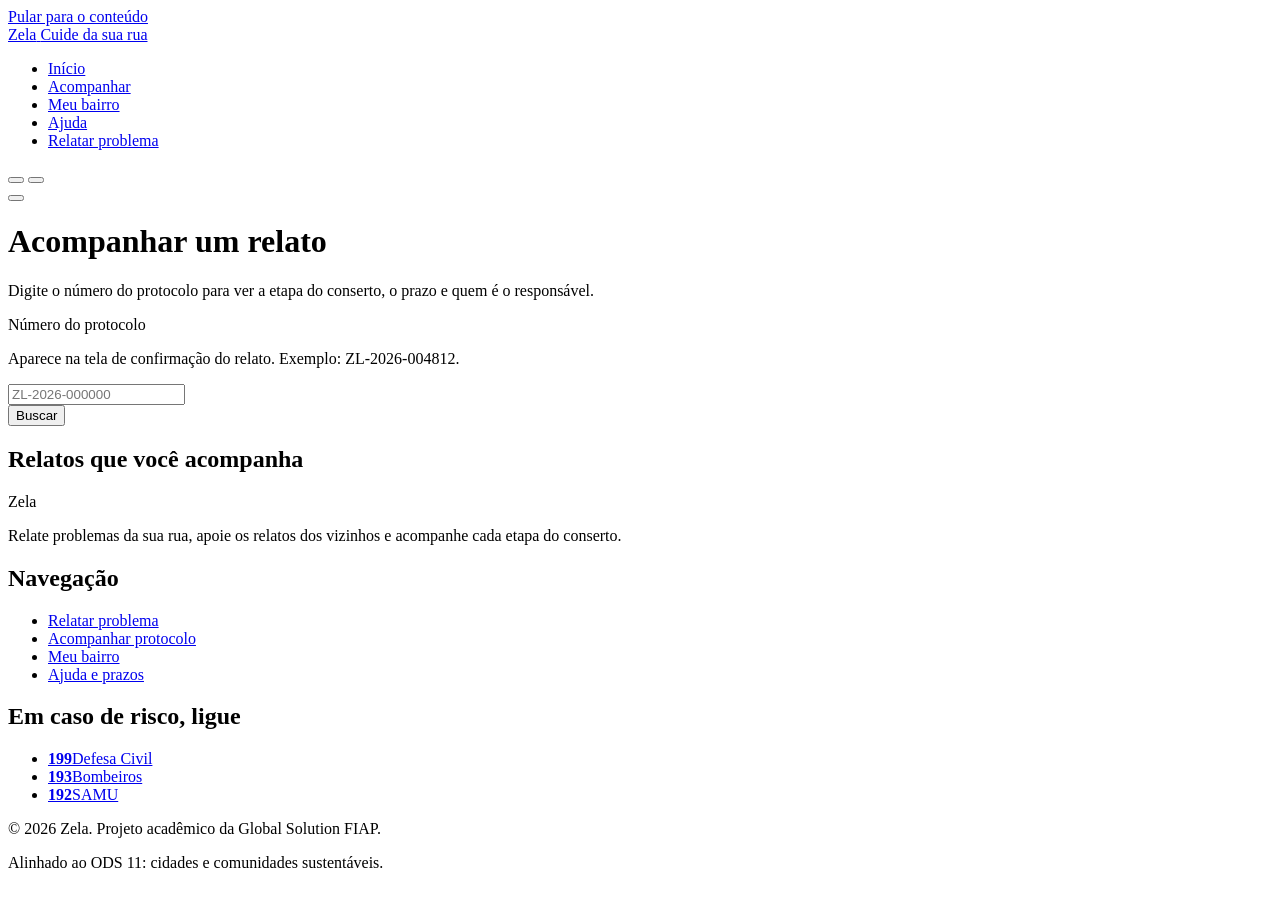
==== acompanhar.html @ 999e7276 "Add files via upload" ====
<!DOCTYPE html>
<html lang="pt-BR">
<head>
  <meta charset="UTF-8">
  <meta name="viewport" content="width=device-width, initial-scale=1">
  <title>Acompanhar um relato · Zela</title>
  <meta name="description" content="Veja em que etapa está o conserto do problema que você relatou.">
  <meta name="theme-color" content="#0b3d91">
  <script>document.documentElement.classList.add("js");</script>
  <link rel="preconnect" href="https://fonts.googleapis.com">
  <link rel="preconnect" href="https://fonts.gstatic.com" crossorigin>
  <link href="https://fonts.googleapis.com/css2?family=Atkinson+Hyperlegible+Next:wght@400;700&family=Overpass:wght@700;800&display=swap" rel="stylesheet">
  <link rel="stylesheet" href="css/style.css">
  <link rel="icon" href="img/favicon.svg" type="image/svg+xml">
</head>
<body>
  <a class="pular" href="#conteudo">Pular para o conteúdo</a>

  <header class="topo">
    <div class="container topo__linha">
      <a class="marca" href="index.html" aria-label="Zela, página inicial">
        <span class="marca__placa" aria-hidden="true">Zela</span>
        <span class="marca__texto" aria-hidden="true">Cuide da sua rua</span>
      </a>
      <nav class="navegacao" aria-label="Principal">
        <ul id="menu-principal" class="menu">
          <li><a href="index.html">Início</a></li>
          <li><a href="acompanhar.html" aria-current="page">Acompanhar <span id="contador-meus" class="contador" hidden></span></a></li>
          <li><a href="bairro.html">Meu bairro</a></li>
          <li><a href="ajuda.html">Ajuda</a></li>
          <li class="menu__cta"><a href="relatar.html"><span data-icone="mais"></span>Relatar problema</a></li>
        </ul>
      </nav>
      <div class="prefs" role="group" aria-label="Preferências de leitura">
        <button type="button" id="pref-texto" class="botao-icone" aria-pressed="false" aria-label="Texto maior" data-dica="Texto maior"><span data-icone="texto"></span></button>
        <button type="button" id="pref-contraste" class="botao-icone" aria-pressed="false" aria-label="Alto contraste" data-dica="Alto contraste"><span data-icone="contraste"></span></button>
      </div>
      <button type="button" id="botao-menu" class="botao-icone botao-menu" aria-expanded="false" aria-controls="menu-principal" aria-label="Abrir menu"><span data-icone="menu"></span></button>
    </div>
  </header>

  <div id="aviso-global" class="aviso-global" role="status" aria-live="polite"></div>

  <main id="conteudo" class="pagina" tabindex="-1">
    <div class="container layout-lateral">
      <div>
        <header class="pagina__cabeca">
          <h1>Acompanhar um relato</h1>
          <p class="lead">Digite o número do protocolo para ver a etapa do conserto, o prazo e quem é o responsável.</p>
        </header>

        <form id="form-busca" class="busca painel painel--compacto" novalidate role="search" aria-label="Buscar protocolo">
          <div class="campo">
            <label for="protocolo">Número do protocolo</label>
            <p class="dica" id="dica-protocolo">Aparece na tela de confirmação do relato. Exemplo: ZL-2026-004812.</p>
            <div class="busca__linha">
              <div class="campo-com-icone">
                <span data-icone="lupa"></span>
                <input type="text" id="protocolo" name="protocolo" autocomplete="off" autocapitalize="characters" spellcheck="false" placeholder="ZL-2026-000000" aria-describedby="dica-protocolo erro-protocolo">
              </div>
              <button type="submit" class="botao botao--principal">Buscar</button>
            </div>
            <p class="erro" id="erro-protocolo" hidden></p>
          </div>
        </form>

        <section id="resultado" aria-label="Resultado da busca" hidden></section>
      </div>

      <aside class="lateral-fixa" aria-labelledby="titulo-meus">
        <div class="painel painel--compacto">
          <h2 class="painel__titulo" id="titulo-meus">Relatos que você acompanha</h2>
          <div id="lista-meus"></div>
        </div>
      </aside>
    </div>
  </main>

  <footer class="rodape">
    <div class="container rodape__grade">
      <div>
        <span class="marca__placa" aria-hidden="true">Zela</span>
        <p>Relate problemas da sua rua, apoie os relatos dos vizinhos e acompanhe cada etapa do conserto.</p>
      </div>
      <nav aria-labelledby="rodape-nav">
        <h2 id="rodape-nav">Navegação</h2>
        <ul class="rodape__links">
          <li><a href="relatar.html">Relatar problema</a></li>
          <li><a href="acompanhar.html">Acompanhar protocolo</a></li>
          <li><a href="bairro.html">Meu bairro</a></li>
          <li><a href="ajuda.html">Ajuda e prazos</a></li>
        </ul>
      </nav>
      <section aria-labelledby="rodape-emergencia">
        <h2 id="rodape-emergencia">Em caso de risco, ligue</h2>
        <ul class="telefones">
          <li><a href="tel:199"><strong>199</strong><span>Defesa Civil</span></a></li>
          <li><a href="tel:193"><strong>193</strong><span>Bombeiros</span></a></li>
          <li><a href="tel:192"><strong>192</strong><span>SAMU</span></a></li>
        </ul>
      </section>
    </div>
    <div class="container rodape__base">
      <p>© <span id="ano-atual">2026</span> Zela. Projeto acadêmico da Global Solution FIAP.</p>
      <p>Alinhado ao ODS 11: cidades e comunidades sustentáveis.</p>
    </div>
  </footer>

  <script src="js/dados.js"></script>
  <script src="js/app.js"></script>
  <script src="js/acompanhar.js"></script>
</body>
</html>
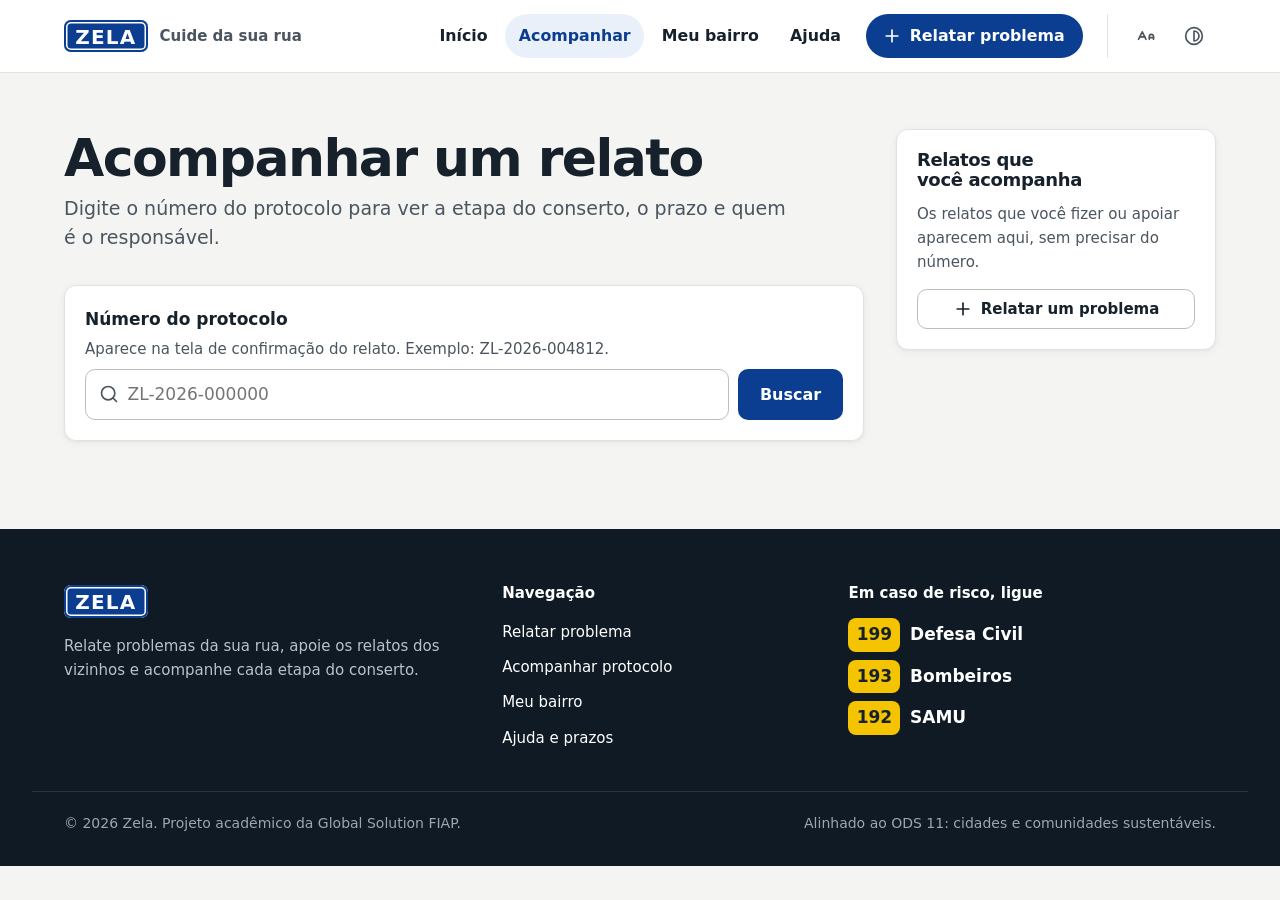
==== commit 98164acd: "Add files via upload" ====
--- a/acompanhar.html
+++ b/acompanhar.html
@@ -11,7 +11,9 @@
   <link rel="preconnect" href="https://fonts.gstatic.com" crossorigin>
   <link href="https://fonts.googleapis.com/css2?family=Atkinson+Hyperlegible+Next:wght@400;700&family=Overpass:wght@700;800&display=swap" rel="stylesheet">
   <link rel="stylesheet" href="css/style.css">
-  <link rel="icon" href="img/favicon.svg" type="image/svg+xml">
+  <link rel="icon" href="img/favicon.svg?v=2" type="image/svg+xml">
+  <link rel="icon" href="img/favicon-32.png?v=2" type="image/png" sizes="32x32">
+  <link rel="apple-touch-icon" href="img/apple-touch-icon.png?v=2">
 </head>
 <body>
   <a class="pular" href="#conteudo">Pular para o conteúdo</a>
--- a/css/style.css
+++ b/css/style.css
@@ -0,0 +1,1305 @@
+/* =========================================================
+   Zela · folha de estilos
+   Identidade: placas azuis de nome de rua.
+   Títulos e placas em Overpass (derivada da sinalização de rodovias);
+   texto em Atkinson Hyperlegible Next (feita para baixa visão).
+   ========================================================= */
+
+:root {
+  /* Cores */
+  --azul: #0b3d91;
+  --azul-escuro: #082f70;
+  --azul-claro: #eaf0fa;
+  --azul-medio: #c7d5ee;
+  --amarelo: #f5c400;
+
+  --fundo: #f4f5f2;
+  --superficie: #ffffff;
+  --superficie-2: #f8f9f7;
+  --borda: #e0e4e0;
+  --borda-forte: #b9c1bc;
+
+  --texto: #16212b;
+  --texto-2: #4a5560;
+
+  --ok: #1b6b3a;      --ok-claro: #e5f3e9;
+  --atencao: #8a4b00; --atencao-claro: #fdf1de;
+  --erro: #b42318;    --erro-claro: #fdecea;
+  --roxo: #5b3a99;    --roxo-claro: #efeaf8;
+  --neutro: #44505b;  --neutro-claro: #eceff1;
+
+  /* Tipografia */
+  --fonte: "Atkinson Hyperlegible Next", "Atkinson Hyperlegible", system-ui, -apple-system, "Segoe UI", sans-serif;
+  --fonte-titulo: "Overpass", "Atkinson Hyperlegible Next", system-ui, sans-serif;
+
+  /* Forma */
+  --raio-p: 8px;
+  --raio: 12px;
+  --raio-g: 20px;
+  --sombra: 0 1px 2px rgba(22, 33, 43, 0.04), 0 2px 8px rgba(22, 33, 43, 0.05);
+  --sombra-alta: 0 8px 28px rgba(22, 33, 43, 0.14);
+
+  /* Layout */
+  --largura: 76rem;
+  --margem: clamp(1rem, 4vw, 2rem);
+  --topo: 72px;
+}
+
+/* ---------- Base ---------- */
+*, *::before, *::after { box-sizing: border-box; }
+
+html {
+  font-size: 100%;
+  -webkit-text-size-adjust: 100%;
+  scroll-padding-top: calc(var(--topo) + 1rem);
+}
+html.texto-maior { font-size: 118.75%; }
+
+body {
+  margin: 0;
+  background: var(--fundo);
+  color: var(--texto);
+  font-family: var(--fonte);
+  font-size: 1.0625rem;
+  line-height: 1.6;
+  -webkit-font-smoothing: antialiased;
+}
+
+img { max-width: 100%; height: auto; display: block; }
+
+h1, h2, h3, h4 {
+  font-family: var(--fonte-titulo);
+  font-weight: 800;
+  line-height: 1.12;
+  letter-spacing: -0.02em;
+  margin: 0 0 0.5em;
+  text-wrap: balance;
+}
+h1 { font-size: clamp(2.125rem, 4.4vw, 3.25rem); letter-spacing: -0.03em; }
+h2 { font-size: clamp(1.5rem, 2.6vw, 2rem); }
+h3 { font-size: 1.25rem; font-weight: 700; letter-spacing: -0.01em; }
+h4 { font-size: 1.0625rem; font-weight: 700; letter-spacing: 0; }
+
+p { margin: 0 0 1em; max-width: 68ch; }
+
+a { color: var(--azul); text-decoration-thickness: 1px; text-underline-offset: 0.2em; }
+a:hover { color: var(--azul-escuro); text-decoration-thickness: 2px; }
+
+button { font: inherit; }
+
+/* Foco sempre visível: contorno escuro + halo amarelo funciona em qualquer fundo */
+:focus-visible {
+  outline: 3px solid var(--texto);
+  outline-offset: 2px;
+  box-shadow: 0 0 0 6px var(--amarelo);
+}
+[tabindex="-1"]:focus { outline: none; box-shadow: none; }
+
+.visualmente-oculto {
+  position: absolute !important;
+  width: 1px; height: 1px;
+  margin: -1px; padding: 0;
+  overflow: hidden; clip: rect(0 0 0 0);
+  white-space: nowrap; border: 0;
+}
+
+[hidden] { display: none !important; }
+
+.icone { flex: none; width: 1.25rem; height: 1.25rem; }
+
+.container {
+  width: 100%;
+  max-width: var(--largura);
+  margin-inline: auto;
+  padding-inline: var(--margem);
+}
+
+/* ---------- Pular para o conteúdo ---------- */
+.pular {
+  position: absolute;
+  left: 1rem; top: -5rem;
+  z-index: 100;
+  background: var(--amarelo);
+  color: var(--texto);
+  padding: 0.75rem 1rem;
+  font-weight: 700;
+  border-radius: var(--raio-p);
+}
+.pular:focus { top: 0.75rem; }
+
+/* ---------- Cabeçalho ---------- */
+.topo {
+  position: sticky;
+  top: 0;
+  z-index: 40;
+  background: rgba(255, 255, 255, 0.96);
+  border-bottom: 1px solid var(--borda);
+  backdrop-filter: saturate(1.4) blur(8px);
+}
+.topo__linha {
+  display: flex;
+  align-items: center;
+  gap: 1.5rem;
+  min-height: var(--topo);
+}
+
+.marca {
+  display: inline-flex;
+  align-items: center;
+  gap: 0.75rem;
+  text-decoration: none;
+  color: var(--texto);
+  flex: none;
+}
+.marca__placa {
+  display: inline-block;
+  font-family: var(--fonte-titulo);
+  font-weight: 800;
+  font-size: 1.25rem;
+  line-height: 1;
+  letter-spacing: 0.06em;
+  text-transform: uppercase;
+  color: #fff;
+  background: var(--azul);
+  padding: 0.45rem 0.7rem 0.35rem;
+  border-radius: 7px;
+  box-shadow: inset 0 0 0 2px var(--azul), inset 0 0 0 3.5px #fff;
+}
+.marca__texto { font-size: 0.9375rem; font-weight: 700; color: var(--texto-2); }
+
+.navegacao { margin-left: auto; }
+.menu {
+  list-style: none;
+  margin: 0;
+  padding: 0;
+  display: flex;
+  align-items: center;
+  gap: 0.25rem;
+}
+.menu a {
+  display: inline-flex;
+  align-items: center;
+  gap: 0.45rem;
+  min-height: 44px;
+  padding: 0.5rem 0.85rem;
+  border-radius: 999px;
+  font-weight: 700;
+  font-size: 0.9875rem;
+  color: var(--texto);
+  text-decoration: none;
+}
+.menu a:hover { background: var(--fundo); color: var(--texto); }
+.menu a[aria-current="page"] { background: var(--azul-claro); color: var(--azul); }
+.menu__cta { margin-left: 0.5rem; }
+.menu .menu__cta a { background: var(--azul); color: #fff; padding-inline: 1rem 1.15rem; }
+.menu .menu__cta a:hover { background: var(--azul-escuro); color: #fff; }
+.menu .menu__cta a[aria-current="page"] { background: var(--azul-escuro); color: #fff; box-shadow: inset 0 -3px 0 var(--amarelo); }
+
+.contador {
+  min-width: 1.4rem;
+  padding: 0 0.35rem;
+  border-radius: 999px;
+  background: var(--azul);
+  color: #fff;
+  font-size: 0.8125rem;
+  line-height: 1.4rem;
+  text-align: center;
+}
+
+/* Preferências de leitura: ícones compactos com dica */
+.prefs {
+  display: flex;
+  gap: 0.25rem;
+  padding-left: 1rem;
+  border-left: 1px solid var(--borda);
+}
+.botao-icone {
+  position: relative;
+  display: inline-grid;
+  place-items: center;
+  width: 44px;
+  height: 44px;
+  padding: 0;
+  border: 1px solid transparent;
+  border-radius: 10px;
+  background: transparent;
+  color: var(--texto-2);
+  cursor: pointer;
+}
+.botao-icone:hover { background: var(--fundo); color: var(--texto); }
+.botao-icone[aria-pressed="true"] { background: var(--azul); color: #fff; }
+.botao-icone[aria-pressed="true"]:hover { background: var(--azul-escuro); }
+.botao-icone[data-dica]::after {
+  content: attr(data-dica);
+  position: absolute;
+  top: calc(100% + 8px);
+  right: 0;
+  white-space: nowrap;
+  background: var(--texto);
+  color: #fff;
+  font-size: 0.8125rem;
+  font-weight: 700;
+  padding: 0.35rem 0.6rem;
+  border-radius: 6px;
+  opacity: 0;
+  pointer-events: none;
+  transform: translateY(-2px);
+  transition: opacity 0.12s, transform 0.12s;
+}
+.botao-icone[data-dica]:hover::after,
+.botao-icone[data-dica]:focus-visible::after { opacity: 1; transform: none; }
+
+.botao-menu { display: none; }
+
+/* ---------- Aviso flutuante (também lido pelo leitor de tela) ---------- */
+.aviso-global {
+  position: fixed;
+  left: 50%;
+  bottom: 1.5rem;
+  z-index: 60;
+  display: flex;
+  align-items: center;
+  gap: 0.6rem;
+  max-width: min(30rem, calc(100% - 2rem));
+  background: var(--texto);
+  color: #fff;
+  padding: 0.85rem 1.1rem;
+  border-radius: var(--raio);
+  box-shadow: var(--sombra-alta);
+  font-weight: 700;
+  font-size: 0.9875rem;
+  transform: translate(-50%, 200%);
+  transition: transform 0.25s ease;
+}
+.aviso-global .icone { color: #7ddc9c; }
+.aviso-global--alerta .icone { color: var(--amarelo); }
+.aviso-global:empty { padding: 0; box-shadow: none; }
+.aviso-global--visivel { transform: translate(-50%, 0); }
+
+/* ---------- Estrutura de página ---------- */
+main:focus { outline: none; }
+
+.pagina { padding-block: clamp(2rem, 5vw, 3.5rem) 4rem; }
+.pagina__cabeca { margin-bottom: 2rem; max-width: 46rem; }
+.pagina__cabeca h1 { margin-bottom: 0.4rem; }
+.lead { font-size: 1.1875rem; color: var(--texto-2); line-height: 1.55; }
+.pagina__cabeca .lead { margin: 0; }
+
+.layout-lateral {
+  display: grid;
+  grid-template-columns: minmax(0, 1fr) 20rem;
+  gap: 2rem;
+  align-items: start;
+}
+.layout-lateral--esquerda { grid-template-columns: 15rem minmax(0, 1fr); }
+.layout-lateral > * { min-width: 0; }
+.lateral-fixa { position: sticky; top: calc(var(--topo) + 1.5rem); }
+
+.painel {
+  background: var(--superficie);
+  border: 1px solid var(--borda);
+  border-radius: var(--raio-g);
+  box-shadow: var(--sombra);
+  padding: clamp(1.25rem, 3vw, 2rem);
+}
+.painel--compacto { padding: 1.25rem; border-radius: var(--raio); }
+.painel__titulo { font-size: 1.125rem; margin-bottom: 0.75rem; }
+.painel__cabeca { display: flex; align-items: baseline; justify-content: space-between; gap: 1rem; margin-bottom: 0.75rem; }
+.painel__cabeca h2 { font-size: 1.125rem; margin: 0; letter-spacing: -0.01em; }
+.painel__cabeca a { font-weight: 700; font-size: 0.9375rem; white-space: nowrap; }
+
+.secao { padding-block: clamp(3rem, 7vw, 5rem); }
+.secao--branca { background: var(--superficie); border-block: 1px solid var(--borda); }
+.secao__cabeca { margin-bottom: 1.75rem; }
+.secao__cabeca h2 { margin-bottom: 0.3rem; }
+.secao__cabeca p { color: var(--texto-2); margin: 0; }
+
+/* ---------- Botões ---------- */
+.botao {
+  display: inline-flex;
+  align-items: center;
+  justify-content: center;
+  gap: 0.5rem;
+  min-height: 48px;
+  padding: 0.7rem 1.3rem;
+  font-weight: 700;
+  font-size: 1rem;
+  line-height: 1.2;
+  text-align: center;
+  text-decoration: none;
+  border-radius: 10px;
+  border: 1px solid transparent;
+  cursor: pointer;
+  transition: background-color 0.15s, border-color 0.15s, color 0.15s;
+}
+.botao--principal { background: var(--azul); color: #fff; }
+.botao--principal:hover { background: var(--azul-escuro); color: #fff; }
+.botao--secundario { background: var(--superficie); color: var(--texto); border-color: var(--borda-forte); }
+.botao--secundario:hover { border-color: var(--texto); color: var(--texto); background: var(--superficie); }
+.botao--texto { background: transparent; color: var(--azul); padding-inline: 0.75rem; }
+.botao--texto:hover { background: var(--azul-claro); color: var(--azul-escuro); }
+.botao--grande { min-height: 56px; padding-inline: 1.6rem; font-size: 1.0625rem; }
+.botao--pequeno { min-height: 40px; padding: 0.45rem 0.9rem; font-size: 0.9375rem; }
+.botao--bloco { width: 100%; }
+.botao:disabled { opacity: 0.5; cursor: not-allowed; }
+
+.botao--apoio[aria-pressed="true"] { background: var(--ok-claro); border-color: var(--ok); color: var(--ok); }
+
+.acoes { display: flex; flex-wrap: wrap; gap: 0.75rem; align-items: center; }
+
+/* ---------- Placa de rua (identidade) ---------- */
+.placa {
+  display: inline-flex;
+  flex-direction: column;
+  gap: 0.15rem;
+  background: var(--azul);
+  color: #fff;
+  border-radius: 8px;
+  padding: 0.55rem 0.9rem 0.5rem;
+  box-shadow: inset 0 0 0 2px var(--azul), inset 0 0 0 3.5px #fff;
+  font-family: var(--fonte-titulo);
+  max-width: 100%;
+}
+.placa__nome {
+  font-size: 1.125rem;
+  font-weight: 800;
+  line-height: 1.1;
+  text-transform: uppercase;
+  letter-spacing: 0.04em;
+  overflow-wrap: anywhere;
+}
+.placa__rodape {
+  font-family: var(--fonte);
+  font-size: 0.75rem;
+  font-weight: 700;
+  border-top: 1px solid rgba(255, 255, 255, 0.6);
+  padding-top: 0.25rem;
+  letter-spacing: 0.01em;
+}
+.placa__rotulo { font-family: var(--fonte); font-size: 0.875rem; font-weight: 700; opacity: 0.9; }
+.placa--grande { padding: 1rem 1.4rem 0.85rem; border-radius: 12px; box-shadow: inset 0 0 0 3px var(--azul), inset 0 0 0 5px #fff; }
+.placa--grande .placa__nome { font-size: clamp(1.75rem, 6vw, 2.5rem); letter-spacing: 0.06em; }
+.placa--grande .placa__rodape { font-size: 0.875rem; padding-top: 0.35rem; }
+
+/* ---------- Selos de situação (sempre com texto) ---------- */
+.selo {
+  display: inline-flex;
+  align-items: center;
+  gap: 0.4rem;
+  padding: 0.2rem 0.65rem 0.2rem 0.55rem;
+  border-radius: 999px;
+  font-size: 0.8125rem;
+  font-weight: 700;
+  line-height: 1.4;
+  white-space: nowrap;
+}
+.selo::before { content: ""; width: 0.5rem; height: 0.5rem; border-radius: 50%; background: currentColor; }
+.selo--recebido { color: var(--neutro); background: var(--neutro-claro); }
+.selo--em-analise { color: var(--atencao); background: var(--atencao-claro); }
+.selo--programado { color: var(--azul); background: var(--azul-claro); }
+.selo--em-execucao { color: var(--roxo); background: var(--roxo-claro); }
+.selo--resolvido { color: var(--ok); background: var(--ok-claro); }
+.selo--reaberto { color: var(--erro); background: var(--erro-claro); }
+
+/* ---------- Página inicial ---------- */
+.hero {
+  background: var(--superficie);
+  border-bottom: 1px solid var(--borda);
+  padding-block: clamp(2.5rem, 6vw, 4.5rem);
+}
+.hero__grade {
+  display: grid;
+  grid-template-columns: minmax(0, 1.25fr) minmax(0, 1fr);
+  gap: clamp(2rem, 5vw, 4.5rem);
+  align-items: start;
+}
+.hero h1 { font-size: clamp(2.375rem, 5vw, 3.625rem); max-width: 15ch; margin-bottom: 1.25rem; }
+.hero .lead { max-width: 34rem; margin-bottom: 2rem; }
+
+.garantias {
+  list-style: none;
+  margin: 1.75rem 0 0;
+  padding: 0;
+  display: flex;
+  flex-wrap: wrap;
+  gap: 0.5rem 1.5rem;
+  color: var(--texto-2);
+  font-size: 0.9375rem;
+  font-weight: 700;
+}
+.garantias li { display: inline-flex; align-items: center; gap: 0.4rem; }
+.garantias .icone { color: var(--ok); width: 1.1rem; height: 1.1rem; }
+
+.atualizacoes { list-style: none; margin: 0; padding: 0; }
+.atualizacoes li + li { border-top: 1px solid var(--borda); }
+.atualizacao {
+  display: grid;
+  grid-template-columns: minmax(0, 1fr) auto;
+  gap: 0.4rem 1rem;
+  align-items: center;
+  padding: 0.9rem 0;
+  color: var(--texto);
+  text-decoration: none;
+}
+.atualizacoes li:first-child .atualizacao { padding-top: 0.25rem; }
+.atualizacoes li:last-child .atualizacao { padding-bottom: 0; }
+.atualizacao .placa { justify-self: start; }
+.atualizacao__info { grid-column: 1 / -1; display: flex; flex-wrap: wrap; align-items: center; gap: 0.35rem 0.6rem; font-size: 0.9375rem; color: var(--texto-2); }
+.atualizacao__info strong { color: var(--texto); }
+.atualizacao .icone-seta { color: var(--texto-2); grid-row: 1; grid-column: 2; }
+.atualizacao:hover .placa { background: var(--azul-escuro); box-shadow: inset 0 0 0 2px var(--azul-escuro), inset 0 0 0 3.5px #fff; }
+.atualizacao:hover .icone-seta { color: var(--azul); transform: translateX(2px); }
+
+/* Atalhos por categoria */
+.categorias {
+  list-style: none;
+  margin: 0;
+  padding: 0;
+  display: grid;
+  grid-template-columns: repeat(4, minmax(0, 1fr));
+  gap: 1rem;
+}
+.categoria {
+  display: flex;
+  flex-direction: column;
+  gap: 0.75rem;
+  height: 100%;
+  padding: 1.25rem;
+  background: var(--superficie);
+  border: 1px solid var(--borda);
+  border-radius: var(--raio);
+  color: var(--texto);
+  text-decoration: none;
+  transition: border-color 0.15s, box-shadow 0.15s;
+}
+.categoria:hover { border-color: var(--azul); box-shadow: 0 0 0 1px var(--azul); color: var(--texto); }
+.categoria strong { font-size: 1.0625rem; line-height: 1.3; }
+.categoria__prazo { margin-top: auto; font-size: 0.875rem; color: var(--texto-2); display: inline-flex; align-items: center; gap: 0.35rem; }
+.categoria__prazo .icone { width: 1rem; height: 1rem; }
+.categoria--outro { background: transparent; border-style: dashed; border-color: var(--borda-forte); }
+.categoria--outro .ladrilho { background: var(--superficie); }
+
+.ladrilho {
+  display: inline-grid;
+  place-items: center;
+  width: 2.75rem;
+  height: 2.75rem;
+  border-radius: 10px;
+  background: var(--azul-claro);
+  color: var(--azul);
+  flex: none;
+}
+.ladrilho .icone { width: 1.375rem; height: 1.375rem; }
+
+/* Sequência (só onde há ordem real) */
+.passos {
+  list-style: none;
+  counter-reset: passo;
+  margin: 0;
+  padding: 0;
+  display: grid;
+  grid-template-columns: repeat(4, minmax(0, 1fr));
+  gap: 2rem;
+}
+.passos li { counter-increment: passo; position: relative; }
+.passos li::before {
+  content: counter(passo);
+  display: grid;
+  place-items: center;
+  width: 2.5rem;
+  height: 2.5rem;
+  margin-bottom: 1rem;
+  border-radius: 50%;
+  background: var(--azul);
+  color: #fff;
+  font-family: var(--fonte-titulo);
+  font-weight: 800;
+  font-size: 1.125rem;
+  position: relative;
+  z-index: 1;
+}
+.passos li:not(:last-child)::after {
+  content: "";
+  position: absolute;
+  top: 1.25rem;
+  left: 3rem;
+  right: -1.5rem;
+  height: 2px;
+  background: var(--azul-medio);
+}
+.passos h3 { font-size: 1.125rem; margin-bottom: 0.3rem; }
+.passos p { color: var(--texto-2); font-size: 0.9875rem; margin: 0; }
+
+/* Resumo do bairro na inicial */
+.bairro-rapido {
+  display: grid;
+  grid-template-columns: minmax(0, 1fr) minmax(0, 1.4fr);
+  gap: 2rem;
+  align-items: center;
+}
+.bairro-rapido h2 { margin-bottom: 0.3rem; }
+.bairro-rapido p { color: var(--texto-2); }
+.bairro-rapido .campo { margin: 1.25rem 0 0; max-width: 20rem; }
+.resumo-bairro { min-height: 7rem; display: grid; align-content: center; }
+.resumo-bairro__linha { margin: 1rem 0 0; }
+.resumo-bairro__linha + .resumo-bairro__linha { margin-top: 0.5rem; }
+.resumo-bairro__vazio {
+  border: 1px dashed var(--borda-forte);
+  border-radius: var(--raio);
+  padding: 1.5rem;
+  color: var(--texto-2);
+  text-align: center;
+  margin: 0;
+  max-width: none;
+}
+
+/* ---------- Números em destaque ---------- */
+.numeros {
+  display: grid;
+  grid-template-columns: repeat(4, minmax(0, 1fr));
+  margin: 0;
+  background: var(--superficie);
+  border: 1px solid var(--borda);
+  border-radius: var(--raio);
+  overflow: hidden;
+}
+.numeros--3 { grid-template-columns: repeat(3, minmax(0, 1fr)); }
+.numeros__item { padding: 1rem 1.25rem; border-left: 1px solid var(--borda); }
+.numeros__item:first-child { border-left: 0; }
+.numeros dt { font-size: 0.875rem; color: var(--texto-2); font-weight: 700; }
+.numeros dd {
+  margin: 0.15rem 0 0;
+  font-family: var(--fonte-titulo);
+  font-size: 1.875rem;
+  font-weight: 800;
+  line-height: 1.15;
+  letter-spacing: -0.02em;
+}
+.numeros__item--alerta dd { color: var(--erro); }
+.numeros__item--ok dd { color: var(--ok); }
+
+/* ---------- Formulários ---------- */
+.campo { margin-bottom: 1.5rem; }
+.campo--curto { max-width: 18rem; }
+
+label, legend { display: block; font-weight: 700; margin-bottom: 0.35rem; }
+legend { font-family: var(--fonte-titulo); font-size: 1.125rem; font-weight: 700; letter-spacing: -0.01em; padding: 0; margin-bottom: 0.5rem; }
+.opcional { font-weight: 400; color: var(--texto-2); }
+.dica { color: var(--texto-2); font-size: 0.9375rem; margin: -0.1rem 0 0.5rem; }
+.nota { color: var(--texto-2); font-size: 0.9375rem; }
+
+input[type="text"], input[type="email"], input[type="tel"], input[type="search"], select, textarea {
+  width: 100%;
+  font: inherit;
+  color: var(--texto);
+  background: var(--superficie);
+  border: 1px solid var(--borda-forte);
+  border-radius: 10px;
+  padding: 0.7rem 0.9rem;
+  min-height: 50px;
+  transition: border-color 0.15s, box-shadow 0.15s;
+}
+select {
+  appearance: none;
+  padding-right: 2.5rem;
+  background-image: url("data:image/svg+xml,%3Csvg xmlns='http://www.w3.org/2000/svg' viewBox='0 0 24 24' fill='none' stroke='%234a5560' stroke-width='2' stroke-linecap='round' stroke-linejoin='round'%3E%3Cpath d='m6 9 6 6 6-6'/%3E%3C/svg%3E");
+  background-repeat: no-repeat;
+  background-position: right 0.8rem center;
+  background-size: 1.1rem;
+  cursor: pointer;
+}
+textarea { resize: vertical; min-height: 8rem; }
+input:hover, select:hover, textarea:hover { border-color: var(--texto-2); }
+input:focus-visible, select:focus-visible, textarea:focus-visible { border-color: var(--azul); }
+input[aria-invalid="true"], textarea[aria-invalid="true"] { border-color: var(--erro); box-shadow: 0 0 0 1px var(--erro); }
+
+.campo-com-icone { position: relative; }
+.campo-com-icone .icone { position: absolute; left: 0.9rem; top: 50%; transform: translateY(-50%); color: var(--texto-2); pointer-events: none; }
+.campo-com-icone input { padding-left: 2.6rem; }
+
+.grupo { border: 0; margin: 0 0 1.75rem; padding: 0; min-width: 0; }
+
+.opcoes-linha, .opcoes-coluna { display: flex; gap: 0.6rem; flex-wrap: wrap; }
+.opcoes-coluna { flex-direction: column; }
+.opcao {
+  display: flex;
+  align-items: center;
+  gap: 0.7rem;
+  margin: 0;
+  padding: 0.75rem 1rem;
+  min-height: 50px;
+  background: var(--superficie);
+  border: 1px solid var(--borda-forte);
+  border-radius: 10px;
+  font-weight: 400;
+  cursor: pointer;
+  transition: border-color 0.15s, background-color 0.15s;
+}
+.opcao:hover { border-color: var(--texto-2); }
+.opcao:has(input:checked) { border-color: var(--azul); background: var(--azul-claro); box-shadow: 0 0 0 1px var(--azul); font-weight: 700; }
+input[type="radio"], input[type="checkbox"] { width: 1.2rem; height: 1.2rem; accent-color: var(--azul); flex: none; margin: 0; }
+
+/* Cartões de categoria no formulário */
+.opcoes-categoria {
+  display: grid;
+  grid-template-columns: repeat(2, minmax(0, 1fr));
+  gap: 0.75rem;
+}
+.opcao-categoria {
+  position: relative;
+  display: flex;
+  gap: 0.9rem;
+  align-items: flex-start;
+  margin: 0;
+  padding: 1rem;
+  background: var(--superficie);
+  border: 1px solid var(--borda-forte);
+  border-radius: var(--raio);
+  font-weight: 400;
+  cursor: pointer;
+  transition: border-color 0.15s, background-color 0.15s;
+}
+.opcao-categoria input { position: absolute; opacity: 0; width: 1px; height: 1px; }
+.opcao-categoria:hover { border-color: var(--texto-2); }
+.opcao-categoria:has(input:checked) { border-color: var(--azul); background: var(--azul-claro); box-shadow: 0 0 0 1px var(--azul); }
+.opcao-categoria:has(input:checked) .ladrilho { background: var(--azul); color: #fff; }
+.opcao-categoria:has(input:focus-visible) { outline: 3px solid var(--texto); outline-offset: 2px; box-shadow: 0 0 0 6px var(--amarelo); }
+.opcao-categoria__texto strong { display: block; line-height: 1.3; margin-bottom: 0.15rem; padding-right: 1.5rem; }
+.opcao-categoria__texto span { display: block; font-size: 0.9rem; color: var(--texto-2); line-height: 1.45; }
+.opcao-categoria__marca {
+  position: absolute;
+  top: 0.85rem;
+  right: 0.85rem;
+  display: grid;
+  place-items: center;
+  width: 1.4rem;
+  height: 1.4rem;
+  border-radius: 50%;
+  border: 1.5px solid var(--borda-forte);
+  background: var(--superficie);
+  color: transparent;
+}
+.opcao-categoria__marca .icone { width: 0.9rem; height: 0.9rem; }
+.opcao-categoria:has(input:checked) .opcao-categoria__marca { background: var(--azul); border-color: var(--azul); color: #fff; }
+
+/* Mensagens */
+.erro {
+  display: flex;
+  align-items: flex-start;
+  gap: 0.4rem;
+  margin: 0.45rem 0 0;
+  color: var(--erro);
+  font-weight: 700;
+  font-size: 0.9375rem;
+}
+.erro::before {
+  content: "!";
+  flex: none;
+  display: inline-grid;
+  place-items: center;
+  width: 1.2rem; height: 1.2rem;
+  margin-top: 0.1rem;
+  border-radius: 50%;
+  background: var(--erro);
+  color: #fff;
+  font-size: 0.75rem;
+}
+
+.resumo-erros {
+  border: 1px solid var(--erro);
+  border-left-width: 4px;
+  background: var(--erro-claro);
+  border-radius: 10px;
+  padding: 1rem 1.25rem;
+  margin-bottom: 1.5rem;
+}
+.resumo-erros h3 { font-size: 1.0625rem; color: var(--erro); margin-bottom: 0.4rem; }
+.resumo-erros ul { margin: 0; padding-left: 1.2rem; }
+.resumo-erros a { color: var(--erro); font-weight: 700; }
+
+.status-campo { display: flex; gap: 0.4rem; font-size: 0.9375rem; margin: 0.5rem 0 0; }
+.status-campo:empty { display: none; }
+.status-campo--carregando { color: var(--texto-2); }
+.status-campo--ok { color: var(--ok); font-weight: 700; }
+.status-campo--erro { color: var(--atencao); font-weight: 700; }
+
+.contador-texto { font-size: 0.875rem; color: var(--texto-2); margin: 0.35rem 0 0; text-align: right; max-width: none; }
+.contador-texto--limite { color: var(--atencao); font-weight: 700; }
+
+.faixa-aviso {
+  display: flex;
+  flex-wrap: wrap;
+  align-items: center;
+  justify-content: space-between;
+  gap: 0.75rem 1.5rem;
+  background: var(--superficie);
+  border: 1px solid var(--borda);
+  border-left: 4px solid var(--amarelo);
+  border-radius: var(--raio);
+  padding: 1rem 1.25rem;
+  margin-bottom: 1.5rem;
+}
+.faixa-aviso p { margin: 0; font-weight: 700; }
+
+.alerta {
+  display: grid;
+  grid-template-columns: auto minmax(0, 1fr);
+  gap: 0.25rem 0.9rem;
+  border-radius: var(--raio);
+  padding: 1.1rem 1.25rem;
+  margin: 0 0 1.75rem;
+}
+.alerta > .icone { width: 1.5rem; height: 1.5rem; margin-top: 0.1rem; }
+.alerta h3 { font-size: 1.0625rem; margin-bottom: 0.25rem; }
+.alerta p { font-size: 0.9875rem; margin-bottom: 0.6rem; }
+.alerta p:last-child { margin-bottom: 0; }
+.alerta--erro { background: var(--erro-claro); border: 1px solid #f3b8b1; }
+.alerta--erro > .icone, .alerta--erro h3 { color: var(--erro); }
+.alerta--info { background: var(--azul-claro); border: 1px solid var(--azul-medio); }
+.alerta--info > .icone, .alerta--info h3 { color: var(--azul); }
+
+.telefones { list-style: none; padding: 0; margin: 0 0 0.75rem; display: grid; gap: 0.5rem; }
+.telefones a {
+  display: inline-flex;
+  align-items: center;
+  gap: 0.6rem;
+  font-weight: 700;
+  color: inherit;
+  text-decoration: none;
+}
+.telefones a:hover span { text-decoration: underline; }
+.telefones strong {
+  display: inline-grid;
+  place-items: center;
+  min-width: 3.25rem;
+  padding: 0.2rem 0.5rem;
+  border-radius: 8px;
+  background: var(--texto);
+  color: #fff;
+  font-family: var(--fonte-titulo);
+  font-size: 1.0625rem;
+  font-weight: 800;
+}
+.telefones small { display: block; font-weight: 400; color: var(--texto-2); font-size: 0.875rem; }
+
+/* ---------- Etapas do relato ---------- */
+.etapas {
+  list-style: none;
+  margin: 0 0 1.5rem;
+  padding: 0;
+  display: flex;
+  gap: 0.5rem;
+  font-size: 0.9375rem;
+  font-weight: 700;
+  color: var(--texto-2);
+}
+.etapas li { display: flex; align-items: center; gap: 0.55rem; flex: 1 1 0; min-width: 0; }
+.etapas li:not(:last-child)::after {
+  content: "";
+  flex: 1;
+  height: 2px;
+  min-width: 0.75rem;
+  border-radius: 2px;
+  background: var(--borda);
+}
+.etapas__num {
+  display: grid;
+  place-items: center;
+  flex: none;
+  width: 2rem;
+  height: 2rem;
+  border-radius: 50%;
+  border: 2px solid var(--borda-forte);
+  background: var(--superficie);
+  font-family: var(--fonte-titulo);
+  font-weight: 800;
+  font-size: 0.9375rem;
+}
+.etapas__num .icone { width: 1rem; height: 1rem; }
+.etapas__nome { white-space: nowrap; }
+.etapas li.etapas--feita { color: var(--texto); }
+.etapas li.etapas--feita .etapas__num { background: var(--azul-claro); border-color: var(--azul-claro); color: var(--azul); }
+.etapas li.etapas--feita::after { background: var(--azul); }
+.etapas li[aria-current="step"] { color: var(--texto); }
+.etapas li[aria-current="step"] .etapas__num { background: var(--azul); border-color: var(--azul); color: #fff; box-shadow: 0 0 0 4px var(--azul-claro); }
+
+.etapa h2 { font-size: clamp(1.375rem, 2.4vw, 1.75rem); margin-bottom: 1.5rem; }
+.etapa__contagem { display: block; font-family: var(--fonte); font-size: 0.9375rem; font-weight: 700; letter-spacing: 0; color: var(--azul); margin-bottom: 0.35rem; }
+.etapa__rodape {
+  display: flex;
+  align-items: center;
+  justify-content: space-between;
+  gap: 0.75rem;
+  margin-top: 2rem;
+  padding-top: 1.5rem;
+  border-top: 1px solid var(--borda);
+}
+.etapa__rodape .botao--principal { margin-left: auto; min-width: 10rem; }
+
+.linha-campos { display: grid; grid-template-columns: 12rem minmax(0, 1fr); gap: 0 1rem; }
+
+.bloco-localizacao {
+  display: flex;
+  flex-wrap: wrap;
+  align-items: center;
+  gap: 0.75rem 1rem;
+  margin-bottom: 1.75rem;
+  padding: 1rem;
+  background: var(--superficie-2);
+  border: 1px solid var(--borda);
+  border-radius: var(--raio);
+}
+.bloco-localizacao p { margin: 0; }
+.bloco-localizacao__texto { flex: 1 1 14rem; font-size: 0.9375rem; color: var(--texto-2); }
+
+.seletor-foto {
+  display: flex;
+  align-items: center;
+  gap: 1rem;
+  padding: 1rem;
+  border: 1px dashed var(--borda-forte);
+  border-radius: var(--raio);
+  background: var(--superficie-2);
+}
+.seletor-foto input[type="file"] { font: inherit; font-size: 0.9375rem; max-width: 100%; color: var(--texto-2); }
+.seletor-foto input[type="file"]::file-selector-button {
+  font: inherit;
+  font-weight: 700;
+  margin-right: 0.85rem;
+  padding: 0.55rem 1rem;
+  border: 1px solid var(--borda-forte);
+  border-radius: 8px;
+  background: var(--superficie);
+  color: var(--texto);
+  cursor: pointer;
+}
+
+.bloco-foto {
+  display: grid;
+  grid-template-columns: 9rem minmax(0, 1fr);
+  gap: 1rem 1.25rem;
+  align-items: start;
+  padding: 1rem;
+  border: 1px solid var(--borda);
+  border-radius: var(--raio);
+  margin: -0.5rem 0 1.75rem;
+}
+.bloco-foto img { width: 9rem; aspect-ratio: 4 / 3; object-fit: cover; border-radius: 8px; }
+.bloco-foto .campo { margin-bottom: 0.5rem; }
+
+.duplicado {
+  margin: 0.5rem 0 0;
+  padding: 1.25rem;
+  background: var(--azul-claro);
+  border: 1px solid var(--azul-medio);
+  border-radius: var(--raio);
+}
+.duplicado h3 { margin-bottom: 0.3rem; }
+.duplicado > p { font-size: 0.9875rem; }
+.duplicado .relato { margin-bottom: 1rem; }
+
+.revisao { margin: 0; border: 1px solid var(--borda); border-radius: var(--raio); overflow: hidden; }
+.revisao__item {
+  display: grid;
+  grid-template-columns: 8.5rem minmax(0, 1fr) auto;
+  gap: 0.5rem 1rem;
+  padding: 1rem 1.25rem;
+  align-items: start;
+}
+.revisao__item + .revisao__item { border-top: 1px solid var(--borda); }
+.revisao dt { font-weight: 700; color: var(--texto-2); font-size: 0.9375rem; padding-top: 0.1rem; }
+.revisao dd { margin: 0; overflow-wrap: anywhere; }
+.revisao__foto { width: 6rem; border-radius: 6px; margin-bottom: 0.5rem; }
+.revisao__acao .botao { min-height: 36px; padding: 0.3rem 0.6rem; font-size: 0.9375rem; }
+
+/* Confirmação */
+.confirmacao { max-width: 40rem; }
+.confirmacao__icone {
+  display: grid;
+  place-items: center;
+  width: 3.5rem;
+  height: 3.5rem;
+  border-radius: 50%;
+  background: var(--ok-claro);
+  color: var(--ok);
+  margin-bottom: 1.25rem;
+}
+.confirmacao__icone .icone { width: 1.75rem; height: 1.75rem; }
+.confirmacao .placa { margin: 0.5rem 0 1rem; }
+.confirmacao h2 { font-size: 1.25rem; margin-top: 2rem; }
+.confirmacao__fatos { list-style: none; padding: 0; margin: 1rem 0 0; display: grid; gap: 0.6rem; }
+.confirmacao__fatos li { display: flex; gap: 0.6rem; align-items: flex-start; }
+.confirmacao__fatos .icone { color: var(--azul); margin-top: 0.15rem; }
+
+.lista-numerada { margin: 0; padding-left: 1.3rem; display: grid; gap: 0.6rem; }
+.lista-numerada li::marker { font-family: var(--fonte-titulo); font-weight: 800; color: var(--azul); }
+
+/* Barra lateral de apoio */
+.lateral-lista { list-style: none; margin: 0; padding: 0; display: grid; gap: 1rem; }
+.lateral-lista li { display: flex; gap: 0.75rem; align-items: flex-start; font-size: 0.9375rem; }
+.lateral-lista .icone { color: var(--azul); margin-top: 0.15rem; }
+.lateral-lista strong { display: block; color: var(--texto); }
+.lateral-lista span { color: var(--texto-2); }
+.lateral-separador { border: 0; border-top: 1px solid var(--borda); margin: 1.25rem 0; }
+
+.nota--depois { margin: 0.85rem 0 0; }
+.bloco-localizacao .status-campo { flex-basis: 100%; }
+.status-cep { margin: -0.75rem 0 1.25rem; }
+.acoes--final { margin-top: 2rem; }
+.painel__titulo--menor { font-size: 1rem; }
+.alerta--solto { margin: 0; }
+.grupo--solto { margin: 0; }
+
+/* ---------- Relatos ---------- */
+.lista-relatos {
+  list-style: none;
+  margin: 0;
+  padding: 0;
+  display: grid;
+  grid-template-columns: repeat(auto-fill, minmax(min(100%, 20rem), 1fr));
+  gap: 1rem;
+}
+
+.relato {
+  display: flex;
+  flex-direction: column;
+  background: var(--superficie);
+  border: 1px solid var(--borda);
+  border-radius: var(--raio);
+  padding: 1.25rem;
+}
+.relato__topo { display: flex; align-items: center; justify-content: space-between; gap: 0.75rem; margin-bottom: 0.9rem; }
+.relato__topo .ladrilho { width: 2.5rem; height: 2.5rem; }
+.relato h3, .relato h4 { font-size: 1.125rem; margin: 0 0 0.2rem; }
+.relato__local { display: flex; gap: 0.35rem; align-items: flex-start; font-weight: 700; font-size: 0.9375rem; color: var(--texto-2); margin-bottom: 0.6rem; }
+.relato__local .icone { width: 1rem; height: 1rem; margin-top: 0.2rem; }
+.relato__descricao { color: var(--texto); font-size: 0.9875rem; display: -webkit-box; -webkit-line-clamp: 3; -webkit-box-orient: vertical; overflow: hidden; margin-bottom: 0.6rem; }
+.relato__meta { font-size: 0.875rem; color: var(--texto-2); margin-bottom: 1rem; }
+.relato__meta--final { margin: 0; }
+.texto-atraso { color: var(--erro); font-weight: 700; }
+.relato__rodape {
+  margin-top: auto;
+  padding-top: 1rem;
+  border-top: 1px solid var(--borda);
+  display: flex;
+  flex-wrap: wrap;
+  align-items: center;
+  gap: 0.5rem 0.75rem;
+}
+.relato__apoios { display: inline-flex; align-items: center; gap: 0.35rem; margin: 0 auto 0 0; font-weight: 700; font-size: 0.9375rem; }
+.relato__apoios .icone { color: var(--texto-2); width: 1.1rem; height: 1.1rem; }
+.relato__seu { font-size: 0.875rem; font-weight: 700; color: var(--ok); margin: 0; }
+.relato__link { display: inline-flex; align-items: center; gap: 0.2rem; font-weight: 700; font-size: 0.9375rem; text-decoration: none; }
+.relato__link:hover { text-decoration: underline; }
+.relato__link .icone { width: 1rem; height: 1rem; }
+
+/* Lista compacta (lateral) */
+.lista-compacta { list-style: none; margin: 0; padding: 0; }
+.lista-compacta li + li { border-top: 1px solid var(--borda); }
+.item-compacto {
+  display: flex;
+  gap: 0.75rem;
+  align-items: flex-start;
+  padding: 0.85rem 0;
+  color: var(--texto);
+  text-decoration: none;
+}
+.lista-compacta li:first-child .item-compacto { padding-top: 0; }
+.lista-compacta li:last-child .item-compacto { padding-bottom: 0; }
+.item-compacto .ladrilho { width: 2.25rem; height: 2.25rem; border-radius: 8px; }
+.item-compacto .ladrilho .icone { width: 1.1rem; height: 1.1rem; }
+.item-compacto strong { display: block; font-size: 0.9375rem; line-height: 1.35; }
+.item-compacto div > span:not(.selo) { display: block; font-size: 0.8125rem; color: var(--texto-2); margin-top: 0.15rem; }
+.item-compacto .selo { margin-top: 0.4rem; display: inline-flex; }
+.item-compacto:hover strong { color: var(--azul); text-decoration: underline; }
+.item-compacto[aria-current="true"] strong { color: var(--azul); }
+
+/* Filtros */
+.filtros {
+  display: grid;
+  grid-template-columns: minmax(0, 1.6fr) repeat(4, minmax(0, 1fr));
+  gap: 0.75rem;
+  align-items: end;
+  margin-bottom: 1.25rem;
+}
+.filtros .campo { margin: 0; }
+.filtros label { font-size: 0.875rem; }
+.filtros__barra { display: flex; justify-content: space-between; align-items: center; gap: 1rem; margin: 1.75rem 0 1rem; }
+.contagem { color: var(--texto-2); font-weight: 700; margin: 0; }
+
+.vazio {
+  grid-column: 1 / -1;
+  display: grid;
+  justify-items: center;
+  gap: 0.25rem;
+  text-align: center;
+  padding: 2.5rem 1.5rem;
+  border: 1px dashed var(--borda-forte);
+  border-radius: var(--raio);
+  background: var(--superficie);
+}
+.vazio .ladrilho { margin-bottom: 0.5rem; }
+.vazio p { margin: 0 0 0.75rem; color: var(--texto-2); }
+.vazio strong { color: var(--texto); }
+
+.mais { display: flex; justify-content: center; margin-top: 2rem; }
+
+/* ---------- Acompanhar ---------- */
+.busca { margin-bottom: 1.5rem; }
+.busca__linha { display: flex; gap: 0.6rem; }
+.busca__linha .campo-com-icone { flex: 1; }
+.busca__linha input { letter-spacing: 0.03em; text-transform: uppercase; font-weight: 700; }
+.busca__linha input::placeholder { text-transform: none; letter-spacing: 0; font-weight: 400; }
+.busca .campo { margin: 0; }
+
+.detalhe__cabeca { display: flex; flex-wrap: wrap; align-items: flex-start; justify-content: space-between; gap: 1rem; margin-bottom: 1.25rem; }
+.detalhe__titulo h2 { font-size: clamp(1.5rem, 3vw, 1.875rem); margin: 0.75rem 0 0.25rem; }
+.detalhe__meta { color: var(--texto-2); font-size: 0.9375rem; margin: 0; }
+.detalhe__subtitulo { font-size: 1.125rem; margin: 2rem 0 1rem; }
+
+.progresso { list-style: none; margin: 1.5rem 0; padding: 0; display: grid; grid-template-columns: repeat(5, minmax(0, 1fr)); gap: 0.35rem; }
+.progresso li { font-size: 0.8125rem; font-weight: 700; color: var(--texto-2); line-height: 1.3; }
+.progresso li::before { content: ""; display: block; height: 6px; border-radius: 6px; background: var(--borda); margin-bottom: 0.45rem; }
+.progresso li.progresso--feito { color: var(--texto); }
+.progresso li.progresso--feito::before { background: var(--azul); }
+.progresso li[aria-current="step"]::before { background: var(--azul); box-shadow: 0 0 0 3px var(--azul-claro); }
+.progresso li[aria-current="step"] { color: var(--azul); }
+
+.prazo {
+  display: flex;
+  gap: 0.75rem;
+  align-items: flex-start;
+  padding: 1rem 1.1rem;
+  border-radius: var(--raio);
+  background: var(--azul-claro);
+  max-width: none;
+  margin: 0;
+}
+.prazo .icone { color: var(--azul); margin-top: 0.15rem; }
+.prazo--atrasado { background: var(--erro-claro); }
+.prazo--atrasado .icone, .prazo--atrasado strong { color: var(--erro); }
+.prazo--ok { background: var(--ok-claro); }
+.prazo--ok .icone, .prazo--ok strong { color: var(--ok); }
+
+.confirmar {
+  border: 1px solid var(--ok);
+  background: var(--ok-claro);
+  border-radius: var(--raio);
+  padding: 1.25rem;
+  margin: 1.25rem 0 0;
+}
+.confirmar h3 { font-size: 1.125rem; margin-bottom: 0.3rem; }
+.confirmar p { font-size: 0.9875rem; }
+
+/* Linha do tempo */
+.tempo { list-style: none; margin: 0; padding: 0; }
+.tempo__item { position: relative; display: grid; grid-template-columns: 1.25rem minmax(0, 1fr); gap: 1rem; padding-bottom: 1.25rem; }
+.tempo__item::before { content: ""; position: absolute; left: calc(0.625rem - 1px); top: 1.4rem; bottom: 0; border-left: 2px solid var(--azul); }
+.tempo__item:last-child { padding-bottom: 0; }
+.tempo__item:last-child::before { display: none; }
+.tempo__marca { width: 1.25rem; height: 1.25rem; margin-top: 0.15rem; border-radius: 50%; background: var(--azul); box-shadow: inset 0 0 0 3px var(--superficie); border: 2px solid var(--azul); }
+.tempo__item--atual .tempo__marca { background: var(--amarelo); border-color: var(--texto); }
+.tempo__item--futuro { color: var(--texto-2); }
+.tempo__item--futuro::before, .tempo__item--feito:has(+ .tempo__item--futuro)::before { border-left: 2px dashed var(--borda-forte); }
+.tempo__item--futuro .tempo__marca { background: var(--superficie); border-color: var(--borda-forte); box-shadow: none; }
+.tempo h4 { margin: 0 0 0.1rem; }
+.tempo p { margin: 0; font-size: 0.9375rem; }
+.tempo__data { color: var(--texto-2); font-size: 0.875rem !important; }
+
+.detalhe__descricao { margin: 0 0 1rem; padding: 1rem 1.1rem; border-radius: var(--raio); background: var(--superficie-2); border: 1px solid var(--borda); }
+.detalhe__descricao p { margin: 0; }
+.detalhe__local { display: flex; gap: 0.5rem; font-weight: 700; margin-bottom: 0.75rem; }
+.detalhe__local .icone { color: var(--azul); margin-top: 0.2rem; }
+.detalhe__foto { margin: 0 0 1rem; max-width: 20rem; }
+.detalhe__foto img { border-radius: var(--raio); }
+.detalhe__foto figcaption { font-size: 0.875rem; color: var(--texto-2); margin-top: 0.35rem; }
+
+.detalhe__rodape {
+  display: flex;
+  flex-wrap: wrap;
+  align-items: center;
+  justify-content: space-between;
+  gap: 0.75rem 1rem;
+  margin-top: 1.75rem;
+  padding-top: 1.25rem;
+  border-top: 1px solid var(--borda);
+}
+.detalhe__apoios { display: flex; align-items: center; gap: 0.5rem; margin: 0; font-weight: 700; }
+.detalhe__apoios .icone { color: var(--texto-2); }
+
+/* ---------- Ajuda ---------- */
+.sumario ul { list-style: none; margin: 0; padding: 0; display: grid; gap: 0.15rem; }
+.sumario a { display: block; padding: 0.5rem 0.75rem; border-radius: 8px; color: var(--texto); text-decoration: none; font-weight: 700; font-size: 0.9375rem; }
+.sumario a:hover { background: var(--superficie); color: var(--azul); }
+.sumario h2 { font-family: var(--fonte); font-size: 0.875rem; font-weight: 700; color: var(--texto-2); letter-spacing: 0; margin: 0 0 0.5rem 0.75rem; }
+
+.secao-ajuda + .secao-ajuda { margin-top: 1.5rem; }
+.secao-ajuda h2 { font-size: 1.5rem; }
+
+.resposta-guia:empty { display: none; }
+.resposta-guia { margin-top: 1.25rem; }
+
+.tabela-rolagem { overflow-x: auto; border: 1px solid var(--borda); border-radius: var(--raio); }
+.tabela { width: 100%; border-collapse: collapse; font-size: 0.9375rem; }
+.tabela caption { text-align: left; font-weight: 700; padding: 0 0 0.6rem; }
+.tabela th, .tabela td { text-align: left; padding: 0.8rem 1rem; vertical-align: top; }
+.tabela thead th { background: var(--superficie-2); font-size: 0.875rem; color: var(--texto-2); border-bottom: 1px solid var(--borda); }
+.tabela tbody tr + tr th, .tabela tbody tr + tr td { border-top: 1px solid var(--borda); }
+.tabela td:nth-child(2) { white-space: nowrap; font-weight: 700; }
+
+.perguntas details { border-top: 1px solid var(--borda); }
+.perguntas details:last-child { border-bottom: 1px solid var(--borda); }
+.perguntas summary {
+  display: flex;
+  align-items: center;
+  justify-content: space-between;
+  gap: 1rem;
+  padding: 1rem 0;
+  font-weight: 700;
+  cursor: pointer;
+  list-style: none;
+}
+.perguntas summary::-webkit-details-marker { display: none; }
+.perguntas summary::after {
+  content: "";
+  flex: none;
+  width: 1.25rem;
+  height: 1.25rem;
+  background: url("data:image/svg+xml,%3Csvg xmlns='http://www.w3.org/2000/svg' viewBox='0 0 24 24' fill='none' stroke='%230b3d91' stroke-width='2' stroke-linecap='round' stroke-linejoin='round'%3E%3Cpath d='m6 9 6 6 6-6'/%3E%3C/svg%3E") center / contain no-repeat;
+  transition: transform 0.2s;
+}
+.perguntas details[open] summary::after { transform: rotate(180deg); }
+.perguntas summary:hover { color: var(--azul); }
+.perguntas details > :not(summary) { margin: 0 0 1rem; color: var(--texto-2); }
+
+.lista-recursos { list-style: none; margin: 0; padding: 0; display: grid; grid-template-columns: repeat(2, minmax(0, 1fr)); gap: 1rem; }
+.lista-recursos li { display: flex; gap: 0.75rem; align-items: flex-start; padding: 1rem; border: 1px solid var(--borda); border-radius: var(--raio); font-size: 0.9375rem; color: var(--texto-2); }
+.lista-recursos strong { display: block; color: var(--texto); font-size: 1rem; }
+
+/* ---------- Rodapé ---------- */
+.rodape { background: #0f1a24; color: #d5dce2; margin-top: 0; }
+.rodape__grade {
+  display: grid;
+  grid-template-columns: minmax(0, 1.3fr) minmax(0, 1fr) minmax(0, 1.2fr);
+  gap: 2.5rem;
+  padding-block: 3.5rem 2.5rem;
+}
+.rodape h2 { font-family: var(--fonte); font-size: 0.9375rem; font-weight: 700; letter-spacing: 0; color: #fff; margin-bottom: 1rem; }
+.rodape p { font-size: 0.9375rem; color: #b8c2cb; }
+.rodape a { color: #fff; }
+.rodape .marca__placa { margin-bottom: 1rem; }
+.rodape__links { list-style: none; margin: 0; padding: 0; display: grid; gap: 0.5rem; }
+.rodape__links a { text-decoration: none; font-size: 0.9375rem; }
+.rodape__links a:hover { text-decoration: underline; }
+.rodape .telefones strong { background: var(--amarelo); color: var(--texto); }
+.rodape .telefones small { color: #b8c2cb; }
+.rodape__base { border-top: 1px solid #26343f; padding-block: 1.25rem 2rem; display: flex; flex-wrap: wrap; justify-content: space-between; gap: 0.5rem 1.5rem; font-size: 0.875rem; color: #9aa6b1; }
+.rodape__base p { margin: 0; color: inherit; font-size: inherit; }
+
+/* ---------- Telas médias ---------- */
+@media (max-width: 1080px) {
+  .filtros { grid-template-columns: repeat(2, minmax(0, 1fr)); }
+  .filtros__busca { grid-column: 1 / -1; }
+  .categorias { grid-template-columns: repeat(2, minmax(0, 1fr)); }
+}
+
+@media (max-width: 960px) {
+  .hero__grade, .bairro-rapido { grid-template-columns: 1fr; }
+  .layout-lateral, .layout-lateral--esquerda { grid-template-columns: 1fr; }
+  .lateral-fixa { position: static; }
+  .sumario { background: var(--superficie); border: 1px solid var(--borda); border-radius: var(--raio); padding: 0.75rem; }
+  .passos { grid-template-columns: repeat(2, minmax(0, 1fr)); }
+  .passos li::after { display: none; }
+  .numeros { grid-template-columns: repeat(2, minmax(0, 1fr)); }
+  .numeros__item:nth-child(3) { border-left: 0; }
+  .numeros__item:nth-child(n + 3) { border-top: 1px solid var(--borda); }
+  .rodape__grade { grid-template-columns: 1fr 1fr; }
+  .rodape__grade > :first-child { grid-column: 1 / -1; }
+}
+
+/* Menu recolhido */
+@media (max-width: 880px) {
+  .marca__texto { display: none; }
+  .topo__linha { gap: 0.5rem; }
+  .prefs { margin-left: auto; padding-left: 0; border-left: 0; }
+  .js .botao-menu { display: inline-grid; color: var(--texto); border-color: var(--borda); }
+  .js .navegacao {
+    position: absolute;
+    top: 100%;
+    left: 0;
+    right: 0;
+    margin: 0;
+    background: var(--superficie);
+    border-bottom: 1px solid var(--borda);
+    box-shadow: var(--sombra-alta);
+  }
+  .js .menu { display: none; flex-direction: column; align-items: stretch; gap: 0.25rem; padding: 0.75rem var(--margem) 1.25rem; }
+  .js .menu.menu--aberto { display: flex; }
+  .menu a { border-radius: 10px; min-height: 48px; }
+  .menu__cta { margin: 0.5rem 0 0; }
+  .menu .menu__cta a { justify-content: center; width: 100%; }
+}
+
+/* ---------- Celulares ---------- */
+@media (max-width: 640px) {
+  body { font-size: 1rem; }
+  .hero .acoes .botao { width: 100%; }
+  .categorias { gap: 0.6rem; }
+  .categoria { padding: 1rem; }
+  .passos { grid-template-columns: 1fr; gap: 1.25rem; }
+  .passos li { padding-left: 3.5rem; min-height: 2.5rem; }
+  .passos li::before { position: absolute; left: 0; top: 0; margin: 0; }
+  .numeros dd { font-size: 1.5rem; }
+  .filtros { grid-template-columns: 1fr 1fr; }
+  .opcoes-categoria { grid-template-columns: 1fr; }
+  .linha-campos { grid-template-columns: 1fr; }
+  .etapas__nome { position: absolute; width: 1px; height: 1px; overflow: hidden; clip: rect(0 0 0 0); white-space: nowrap; }
+  .etapa__rodape { flex-direction: column-reverse; align-items: stretch; }
+  .etapa__rodape .botao--principal { margin-left: 0; }
+  .revisao__item { grid-template-columns: minmax(0, 1fr) auto; padding: 0.9rem 1rem; }
+  .revisao__item dd:not(.revisao__acao) { grid-column: 1 / -1; grid-row: 2; }
+  .bloco-foto { grid-template-columns: 1fr; }
+  .bloco-foto img { width: 100%; max-width: 16rem; }
+  .busca__linha { flex-direction: column; }
+  .progresso li { font-size: 0; }
+  .progresso li[aria-current="step"] { font-size: 0.8125rem; grid-column: span 1; white-space: nowrap; }
+  .lista-recursos { grid-template-columns: 1fr; }
+  .rodape__grade { grid-template-columns: 1fr; }
+  .botao-icone[data-dica]::after { display: none; }
+}
+
+/* ---------- Alto contraste ---------- */
+html.alto-contraste {
+  --azul: #0030c0;
+  --azul-escuro: #001c80;
+  --azul-claro: #ffffff;
+  --azul-medio: #000000;
+  --fundo: #ffffff;
+  --superficie-2: #ffffff;
+  --borda: #000000;
+  --borda-forte: #000000;
+  --texto: #000000;
+  --texto-2: #000000;
+  --ok: #005a1e; --ok-claro: #ffffff;
+  --atencao: #6b3600; --atencao-claro: #ffffff;
+  --erro: #a00000; --erro-claro: #ffffff;
+  --roxo: #4a1f8a; --roxo-claro: #ffffff;
+  --neutro: #000000; --neutro-claro: #ffffff;
+  --sombra: none;
+}
+html.alto-contraste .selo { box-shadow: inset 0 0 0 1.5px currentColor; }
+html.alto-contraste a { text-decoration-thickness: 2px; }
+html.alto-contraste .rodape { background: #000; }
+html.alto-contraste .botao--secundario, html.alto-contraste .opcao, html.alto-contraste .opcao-categoria { border-width: 2px; }
+
+/* ---------- Movimento reduzido ---------- */
+@media (prefers-reduced-motion: reduce) {
+  *, *::before, *::after { transition: none !important; animation: none !important; scroll-behavior: auto !important; }
+}
+
+/* ---------- Impressão (guardar o protocolo em papel) ---------- */
+@media print {
+  .topo, .rodape, .acoes, .aviso-global, .pular, .lateral-fixa { display: none !important; }
+  body { background: #fff; }
+  .placa { -webkit-print-color-adjust: exact; print-color-adjust: exact; }
+}
